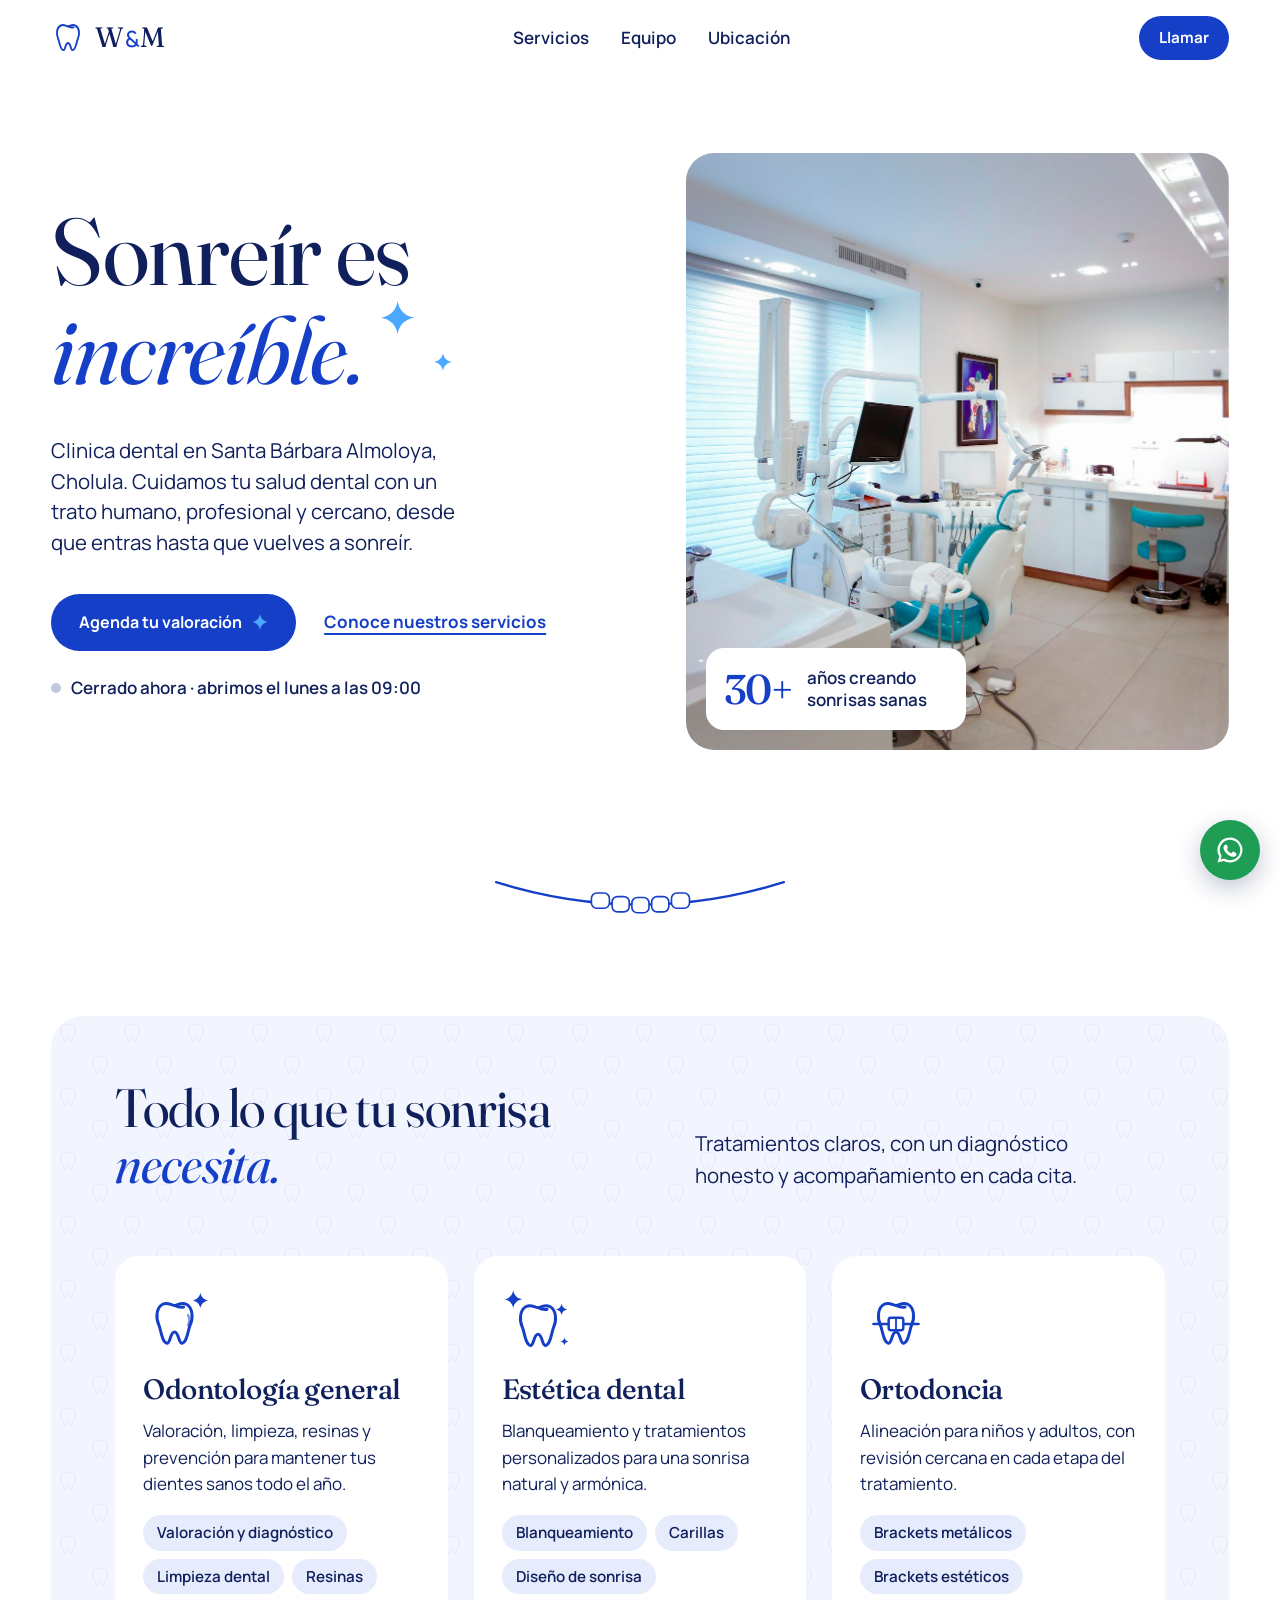
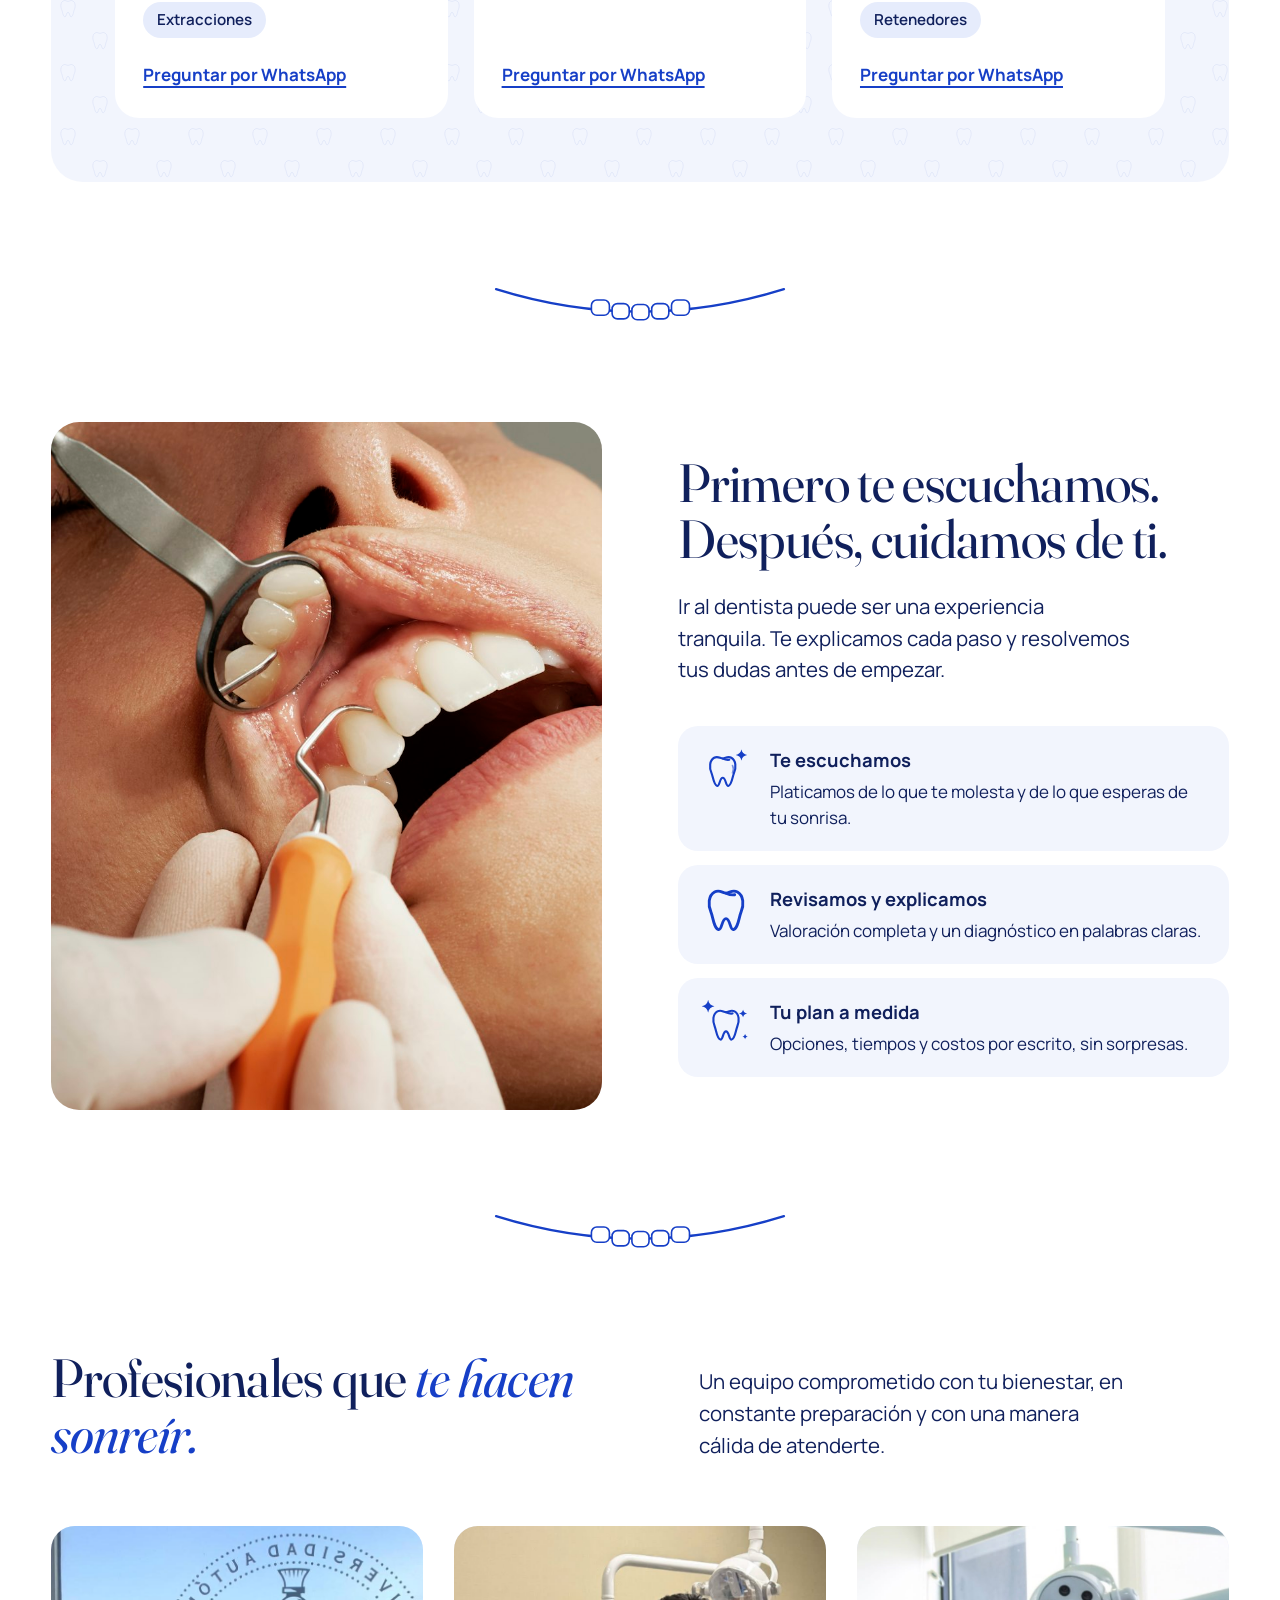
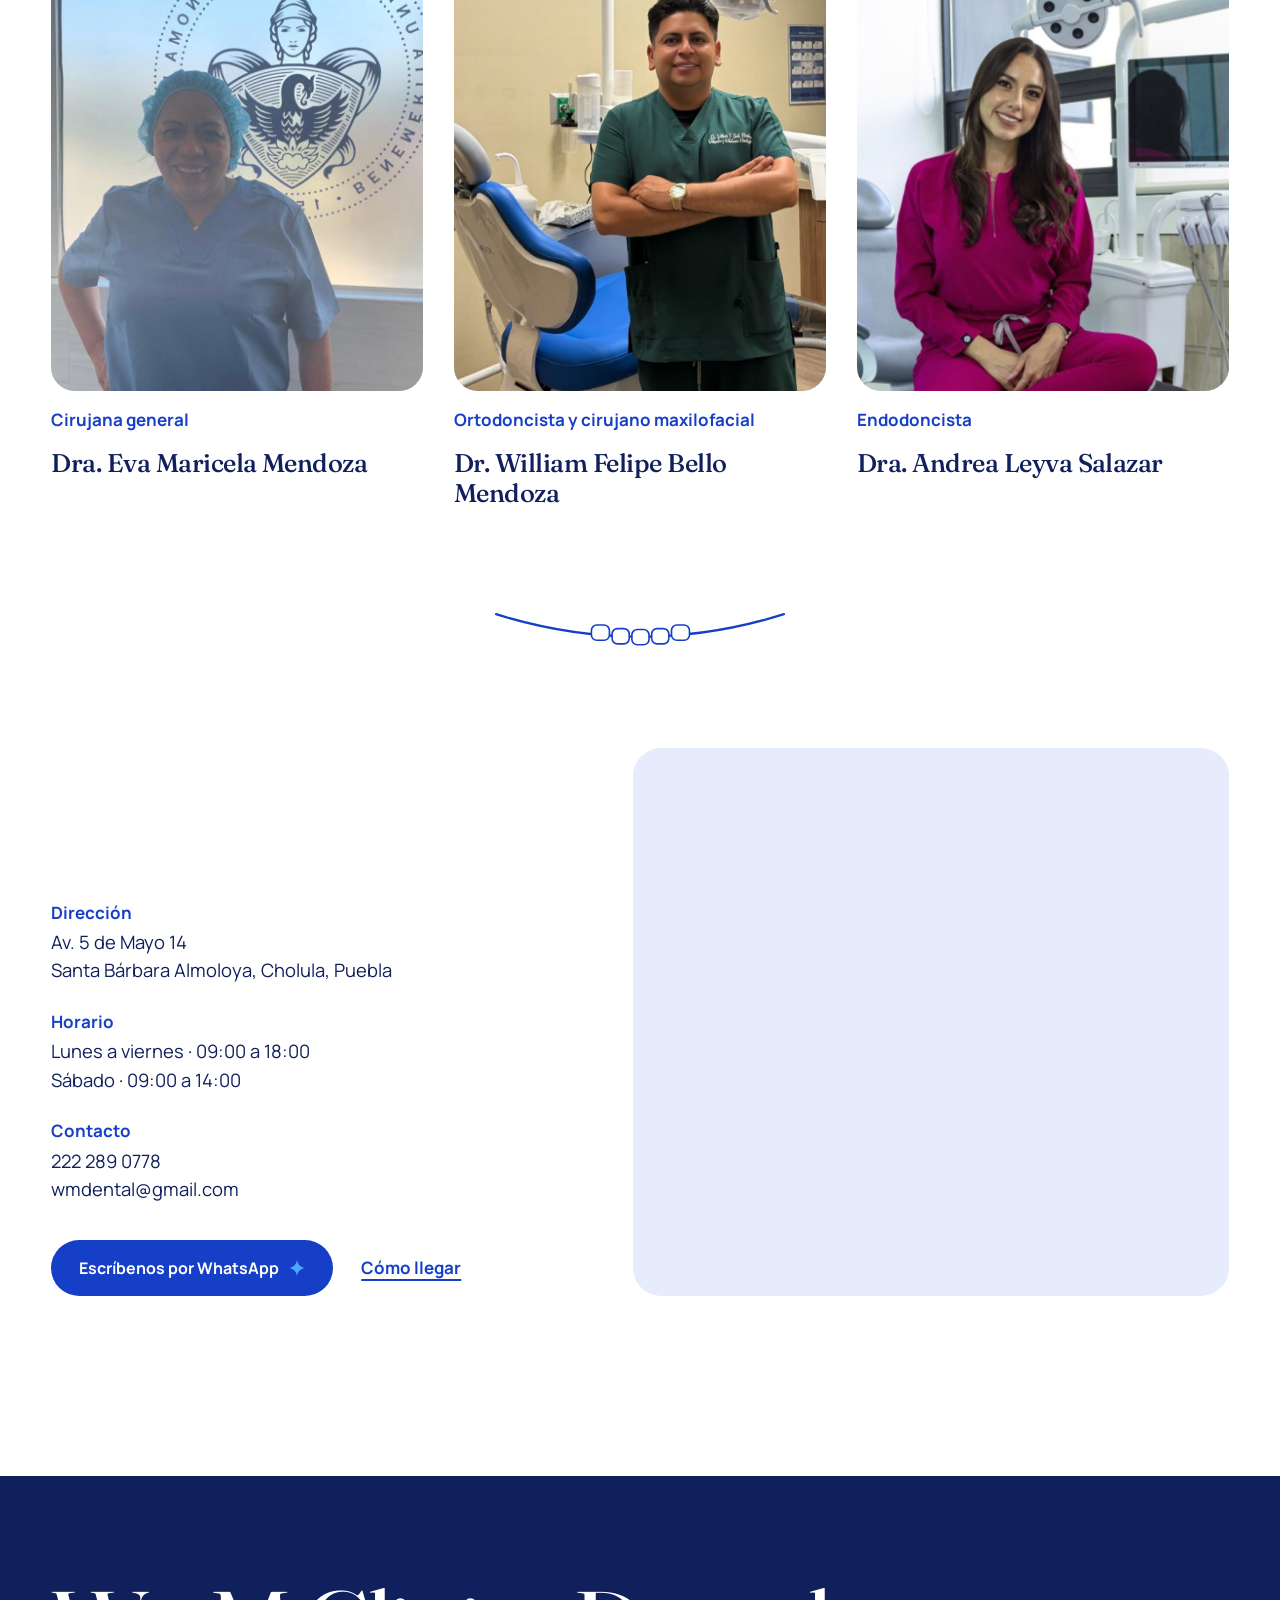
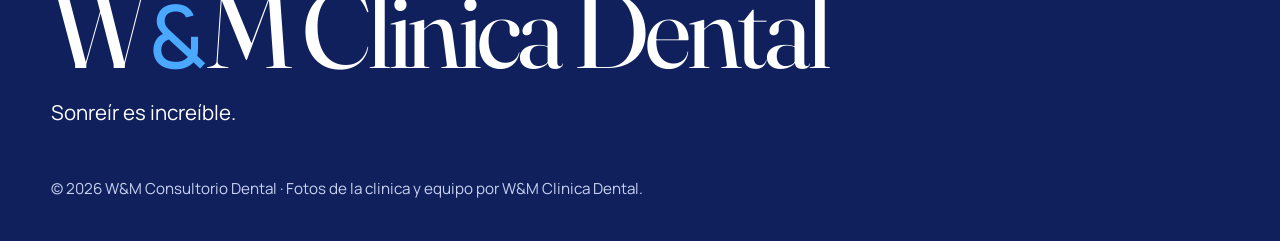
==== index.html @ 1ba5fbdc "primer commit" ====
<!doctype html>
<html lang="es">
<head>
  <meta charset="UTF-8">
  <meta name="viewport" content="width=device-width, initial-scale=1.0">
  <title>W&amp;M Clinica Dental · Santa Bárbara Almoloya, Cholula</title>
  <meta name="description" content="Clinica dental en Santa Bárbara Almoloya, Cholula, Puebla. Odontología general, estética dental y ortodoncia.">
  <link rel="icon" href="img/favicon.svg" type="image/svg+xml">
  <link rel="preconnect" href="https://fonts.googleapis.com">
  <link rel="preconnect" href="https://fonts.gstatic.com" crossorigin>
  <link href="https://fonts.googleapis.com/css2?family=Fraunces:ital,opsz,wght@0,9..144,400;0,9..144,500;1,9..144,400;1,9..144,500&family=Manrope:wght@400;500;600;700&display=swap" rel="stylesheet">
  <link rel="stylesheet" href="css/estilos.css">
</head>
<body>
  <!-- Dibujos propios: diente del logo, variantes por servicio y destello -->
  <svg width="0" height="0" class="sprite" aria-hidden="true">
    <defs>
      <symbol id="diente" viewBox="0 0 40 40">
        <path d="M11.2 5.4C6.4 8 6 15.6 8.5 21.1c1.5 3.3 2.2 12.5 5.8 13.2 2.7.5 2.4-8.4 5.7-8.4s3 8.9 5.7 8.4c3.6-.7 4.3-9.9 5.8-13.2C34 15.6 33.6 8 28.8 5.4c-3.9-2.1-6.1.8-8.8.8s-4.9-2.9-8.8-.8Z" fill="none" stroke="currentColor" stroke-width="2.2" stroke-linejoin="round"/>
        <path d="M20 6.3c2.2 1 4.2 1.7 6.7 1.2" fill="none" stroke="currentColor" stroke-width="2.2" stroke-linecap="round"/>
      </symbol>
      <symbol id="destello" viewBox="0 0 20 20">
        <path d="M10 0c.8 5.5 4.5 9.2 10 10-5.5.8-9.2 4.5-10 10-.8-5.5-4.5-9.2-10-10 5.5-.8 9.2-4.5 10-10Z" fill="currentColor"/>
      </symbol>
      <symbol id="diente-limpio" viewBox="0 0 64 64">
        <use href="#diente" x="4" y="8" width="48" height="48"/>
        <use href="#destello" x="44" y="4" width="14" height="14" class="brillo"/>
        <path d="M40 24c1.5 3 1.5 6 0 9" fill="none" stroke="currentColor" stroke-width="2" stroke-linecap="round" opacity=".55"/>
      </symbol>
      <symbol id="diente-estetica" viewBox="0 0 64 64">
        <use href="#diente" x="8" y="10" width="48" height="48"/>
        <use href="#destello" x="2" y="2" width="16" height="16" class="brillo"/>
        <use href="#destello" x="48" y="14" width="10" height="10" class="brillo"/>
        <use href="#destello" x="52" y="44" width="7" height="7" class="brillo"/>
      </symbol>
      <symbol id="diente-brackets" viewBox="0 0 64 64">
        <use href="#diente" x="8" y="8" width="48" height="48"/>
        <path d="M12 32h40" stroke="currentColor" stroke-width="2.4" stroke-linecap="round"/>
        <rect x="25.5" y="26.5" width="13" height="11" rx="2" fill="var(--fondo)" stroke="currentColor" stroke-width="2.2"/>
        <path d="M32 26.5v11" stroke="currentColor" stroke-width="1.6"/>
      </symbol>
    </defs>
  </svg>

  <a class="saltar" href="#contenido">Saltar al contenido</a>

  <header class="barra">
    <div class="marco barra-dentro">
      <a class="marca" href="#inicio" aria-label="W&amp;M Clinica Dental, inicio">
        <svg class="marca-diente" aria-hidden="true"><use href="#diente"/></svg>
        <span class="marca-nombre">W<span>&amp;</span>M</span>
      </a>
      <nav class="menu" aria-label="Navegación principal">
        <a href="#servicios">Servicios</a>
        <a href="#equipo">Equipo</a>
        <a href="#ubicacion">Ubicación</a>
      </nav>
      <a class="boton boton-chico" data-tel href="tel:+522222890778">Llamar</a>
    </div>
  </header>

  <main id="contenido">
    <!-- Portada -->
    <section class="portada marco" id="inicio" aria-labelledby="titulo-portada">
      <div class="portada-texto">
        <h1 id="titulo-portada">
          <span data-campo="portada.titulo">Sonreír es</span>
          <span class="acento-envoltura">
            <em data-campo="portada.titulo_destacado">increíble.</em>
            <svg class="destello d1" aria-hidden="true"><use href="#destello"/></svg>
            <svg class="destello d2" aria-hidden="true"><use href="#destello"/></svg>
          </span>
        </h1>
        <p class="portada-copia" data-campo="portada.texto">Clinica dental en Santa Bárbara Almoloya, Cholula.</p>
        <div class="acciones">
          <a class="boton boton-principal" data-whatsapp href="https://wa.me/522222890778">
            <span data-campo="portada.boton">Agenda tu valoración</span>
            <svg class="destello-boton" aria-hidden="true"><use href="#destello"/></svg>
          </a>
          <a class="enlace" href="#servicios">Conoce nuestros servicios</a>
        </div>
        <p class="estado" data-estado aria-live="polite"></p>
      </div>
      <figure class="portada-foto">
        <img data-foto="portada" src="img/fotos/consultorio.jpg" alt="Sillón y equipo de un consultorio dental moderno" width="1800" height="1200" fetchpriority="high">
        <figcaption class="portada-dato">
          <strong data-campo="portada.dato_numero">10+</strong>
          <span data-campo="portada.dato_texto">años creando sonrisas sanas</span>
        </figcaption>
      </figure>
    </section>

    <div class="sonrisa" aria-hidden="true"><svg viewBox="0 0 400 46"><use href="#sonrisa"/></svg></div>

    <!-- Servicios -->
    <section class="seccion servicios" id="servicios" aria-labelledby="titulo-servicios">
      <div class="marco">
        <div class="cabeza">
          <h2 id="titulo-servicios">Todo lo que tu sonrisa <em>necesita.</em></h2>
          <p data-campo="servicios_intro"></p>
        </div>
        <div class="servicios-lista" data-lista="servicios"></div>
      </div>
    </section>

    <div class="sonrisa" aria-hidden="true"><svg viewBox="0 0 400 46"><use href="#sonrisa"/></svg></div>

    <!-- Proceso -->
    <section class="seccion proceso" aria-labelledby="titulo-proceso">
      <div class="marco proceso-dentro">
        <img class="proceso-foto" data-foto="proceso" src="img/fotos/atencion.jpg" alt="" width="1400" height="933" loading="lazy">
        <div class="proceso-texto">
          <h2 id="titulo-proceso" data-campo="proceso.titulo">Primero te escuchamos. Después, cuidamos de ti.</h2>
          <p data-campo="proceso.texto"></p>
          <ol class="pasos" data-lista="pasos"></ol>
        </div>
      </div>
    </section>

    <div class="sonrisa" aria-hidden="true"><svg viewBox="0 0 400 46"><use href="#sonrisa"/></svg></div>

    <!-- Equipo -->
    <section class="seccion equipo" id="equipo" aria-labelledby="titulo-equipo">
      <div class="marco">
        <div class="cabeza">
          <h2 id="titulo-equipo">Profesionales que <em>te hacen sonreír.</em></h2>
          <p data-campo="equipo_intro"></p>
        </div>
        <div class="equipo-lista" data-lista="equipo"></div>
      </div>
    </section>

    <div class="sonrisa" aria-hidden="true"><svg viewBox="0 0 400 46"><use href="#sonrisa"/></svg></div>

    <!-- Ubicación -->
    <section class="seccion ubicacion" id="ubicacion" aria-labelledby="titulo-ubicacion">
      <div class="marco ubicacion-dentro">
        <div class="ubicacion-texto">
          <h2 id="titulo-ubicacion">Estamos cerca de tu próxima <em>sonrisa.</em></h2>
          <dl class="datos">
            <div><dt>Dirección</dt><dd><span data-campo="contacto.direccion"></span><br><span data-campo="contacto.colonia"></span></dd></div>
            <div><dt>Horario</dt><dd data-lista="horario"></dd></div>
            <div><dt>Contacto</dt><dd>
              <a data-tel href="tel:+522222890778" data-campo="contacto.telefono">222 289 0778</a><br>
              <a data-correo href="mailto:wmdental@gmail.com" data-campo="contacto.correo">wmdental@gmail.com</a>
            </dd></div>
          </dl>
          <div class="acciones">
            <a class="boton boton-principal" data-whatsapp href="https://wa.me/522222890778">Escríbenos por WhatsApp
              <svg class="destello-boton" aria-hidden="true"><use href="#destello"/></svg></a>
            <a class="enlace" data-mapa-link href="https://www.google.com/maps" target="_blank" rel="noopener">Cómo llegar</a>
          </div>
        </div>
        <div class="mapa">
          <iframe data-mapa title="Mapa de la ubicación de W&amp;M Clinica Dental" loading="lazy" referrerpolicy="no-referrer-when-downgrade"></iframe>
        </div>
      </div>
    </section>
  </main>

  <footer class="pie">
    <div class="marco">
      <p class="pie-nombre">W<span>&amp;</span>M Clinica Dental</p>
      <p class="pie-lema" data-campo="lema">Sonreír es increíble.</p>
      <p class="pie-legal"><span data-anio></span> · <span data-campo="creditos_fotos"></span></p>
    </div>
  </footer>

  <a class="whatsapp-flotante" data-whatsapp href="https://wa.me/522222890778" aria-label="Escríbenos por WhatsApp">
    <svg viewBox="0 0 24 24" aria-hidden="true"><path fill="currentColor" d="M12 2a10 10 0 0 0-8.6 15.1L2 22l5-1.3A10 10 0 1 0 12 2Zm0 18.2a8.2 8.2 0 0 1-4.2-1.2l-.3-.2-3 .8.8-2.9-.2-.3A8.2 8.2 0 1 1 12 20.2Zm4.5-6.1c-.2-.1-1.5-.7-1.7-.8-.2-.1-.4-.1-.6.1l-.8 1c-.1.2-.3.2-.5.1a6.7 6.7 0 0 1-3.3-2.9c-.2-.4.2-.4.7-1.3.1-.2 0-.3 0-.4l-.8-1.8c-.2-.5-.4-.4-.6-.4h-.5a1 1 0 0 0-.7.3 3 3 0 0 0-.9 2.2c0 1.3.9 2.5 1 2.7.1.2 1.8 2.8 4.4 3.9 1.6.7 2.3.8 3.1.6.5-.1 1.5-.6 1.7-1.2.2-.6.2-1.1.2-1.2-.1-.1-.3-.2-.5-.3Z"/></svg>
  </a>

  <!-- La sonrisa de los separadores: curva y una hilera de dientitos -->
  <svg width="0" height="0" class="sprite" aria-hidden="true">
    <symbol id="sonrisa" viewBox="0 0 400 46">
      <path d="M40 8 Q200 58 360 8" fill="none" stroke="currentColor" stroke-width="2.5" stroke-linecap="round"/>
      <g fill="var(--fondo)" stroke="currentColor" stroke-width="1.8">
        <rect x="146" y="20" width="20" height="17" rx="6"/>
        <rect x="169" y="24" width="19" height="17" rx="6"/>
        <rect x="191" y="25" width="19" height="17" rx="6"/>
        <rect x="213" y="24" width="19" height="17" rx="6"/>
        <rect x="235" y="20" width="20" height="17" rx="6"/>
      </g>
    </symbol>
  </svg>
  <script src="js/main.js"></script>
</body>
</html>
---- css/estilos.css ----
/* W&M Consultorio Dental · estilo "Azul clínico" */

:root {
  --azul: #163fc7;
  --azul-oscuro: #0e2d9a;
  --tinta: #10205c;
  --tinta-suave: #3c4a7a;
  --fondo: #ffffff;
  --fondo-suave: #f2f5fd;
  --campo: #e6ecfc;
  --brillo: #4aa8ff;
  --verde-wa: #1f9d55;

  --serif: "Fraunces", Georgia, "Times New Roman", serif;
  --sans: "Manrope", system-ui, -apple-system, "Segoe UI", sans-serif;

  --margen: clamp(20px, 4vw, 56px);
  --ancho: 1280px;
  --separacion: clamp(72px, 10vw, 150px);

  --t-display: clamp(3rem, 7.4vw, 6.6rem);
  --t-titulo: clamp(2.1rem, 4.2vw, 3.6rem);
  --t-sub: clamp(1.2rem, 1.6vw, 1.45rem);
  --t-texto: 1.0625rem;

  --curva: cubic-bezier(.2, .7, .2, 1);
}

*, *::before, *::after { box-sizing: border-box; }

html { scroll-behavior: smooth; scroll-padding-top: 88px; }

body {
  margin: 0;
  font-family: var(--sans);
  font-size: var(--t-texto);
  line-height: 1.55;
  color: var(--tinta);
  background: var(--fondo);
  -webkit-font-smoothing: antialiased;
}

img { display: block; max-width: 100%; height: auto; }
a { color: inherit; }
h1, h2, h3, p, ol, dl, dd, figure { margin: 0; }

h1, h2 {
  font-family: var(--serif);
  font-weight: 400;
  letter-spacing: -0.012em;
  line-height: 1.04;
  font-variation-settings: "opsz" 96;
}
h1 em, h2 em { color: var(--azul); font-style: italic; }

:focus-visible { outline: 3px solid var(--brillo); outline-offset: 3px; border-radius: 4px; }
::selection { background: var(--azul); color: #fff; }

.sprite { position: absolute; width: 0; height: 0; overflow: hidden; }

.saltar {
  position: absolute; left: 16px; top: -60px; z-index: 50;
  background: var(--tinta); color: #fff; padding: 10px 16px; border-radius: 8px; text-decoration: none;
}
.saltar:focus { top: 12px; }

.marco { width: min(100% - 2 * var(--margen), var(--ancho)); margin-inline: auto; }

/*botones*/
.boton {
  position: relative;
  display: inline-flex; align-items: center; gap: 10px;
  padding: 16px 28px;
  border-radius: 999px;
  font-weight: 700; font-size: 1rem; text-decoration: none;
  transition: transform .25s var(--curva), background-color .25s;
}
.boton-principal { background: var(--azul); color: #fff; }
.boton-principal:hover { background: var(--azul-oscuro); transform: translateY(-2px); }
.boton-principal:active { transform: translateY(0) scale(.98); }
.boton-chico { padding: 10px 20px; background: var(--azul); color: #fff; font-size: .95rem; }
.boton-chico:hover { background: var(--azul-oscuro); }

.destello-boton { width: 16px; height: 16px; color: var(--brillo); transition: transform .4s var(--curva); }
.boton:hover .destello-boton, .boton:focus-visible .destello-boton { transform: rotate(90deg) scale(1.25); }

.enlace {
  font-weight: 700; color: var(--azul); text-decoration: underline;
  text-decoration-thickness: 2px; text-underline-offset: 5px;
  transition: text-underline-offset .2s;
}
.enlace:hover { text-underline-offset: 8px; }

/* ---------- Barra ---------- */
.barra {
  position: sticky; top: 0; z-index: 20;
  background: var(--fondo);
  transition: background-color .3s;
}
.barra.con-scroll { background: var(--fondo-suave); }
.barra-dentro { display: flex; align-items: center; justify-content: space-between; gap: 24px; min-height: 76px; }
.marca { display: inline-flex; align-items: center; gap: 10px; text-decoration: none; }
.marca-diente { width: 34px; height: 34px; color: var(--azul); transition: transform .4s var(--curva); }
.marca:hover .marca-diente { transform: rotate(-10deg); }
.marca-nombre { font-family: var(--serif); font-size: 1.75rem; letter-spacing: -0.03em; }
.marca-nombre span, .pie-nombre span { color: var(--azul); font-family: var(--sans); font-weight: 500; font-size: .8em; padding-inline: .06em; }
.menu { display: flex; gap: 32px; font-weight: 600; }
.menu a { position: relative; text-decoration: none; padding: 6px 0; }
.menu a::after { content: ""; position: absolute; left: 0; right: 0; bottom: 0; height: 2px; background: currentColor; transform: scaleX(0); transform-origin: left; transition: transform .25s var(--curva); }
.menu a:hover::after { transform: scaleX(1); }

/* Portada*/
.portada {
  display: grid;
  grid-template-columns: 1.05fr 1fr;
  gap: clamp(32px, 5vw, 80px);
  align-items: center;
  padding-block: clamp(32px, 6vw, 88px) clamp(40px, 6vw, 80px);
}
.portada h1 { font-size: var(--t-display); }
.portada h1 > span { display: block; }
.acento-envoltura { position: relative; display: inline-block !important; }
.destello { position: absolute; color: var(--brillo); }
.destello.d1 { width: clamp(22px, 2.6vw, 36px); height: clamp(22px, 2.6vw, 36px); top: 0; right: -0.55em; animation: titilar 3.2s ease-in-out infinite; }
.destello.d2 { width: clamp(12px, 1.4vw, 18px); height: clamp(12px, 1.4vw, 18px); top: .55em; right: -0.95em; animation: titilar 3.2s ease-in-out 1.1s infinite; }
@keyframes titilar { 0%, 100% { transform: scale(1) rotate(0); opacity: 1; } 50% { transform: scale(.55) rotate(45deg); opacity: .55; } }

.portada-copia { margin-top: 36px; font-size: var(--t-sub); line-height: 1.5; max-width: 34ch; }
.acciones { display: flex; flex-wrap: wrap; align-items: center; gap: 16px 28px; margin-top: 36px; }
.estado { margin-top: 24px; font-weight: 600; display: flex; align-items: center; gap: 10px; min-height: 1.5em; }
.estado { position: relative; }
.estado::before { content: ""; flex: none; width: 10px; height: 10px; border-radius: 50%; background: var(--campo); }
.estado.abierto::before { background: var(--verde-wa); }
.estado.abierto::after { content: ""; position: absolute; left: 0; top: 50%; width: 10px; height: 10px; margin-top: -5px; border-radius: 50%; background: var(--verde-wa); opacity: .4; animation: pulso 2s infinite; }
.estado.cerrado::before { background: #c0c7dc; }
.estado:empty { display: none; }
@keyframes pulso { 0% { transform: scale(1); opacity: .45; } 80%, 100% { transform: scale(2.8); opacity: 0; } }

.portada-foto { position: relative; border-radius: 28px; overflow: hidden; aspect-ratio: 4 / 4.4; }
.portada-foto img { width: 100%; height: 100%; object-fit: cover; transform: scale(1.06); animation: acercar 18s ease-out forwards; }
@keyframes acercar { to { transform: scale(1); } }
.portada-dato {
  position: absolute; left: 20px; bottom: 20px;
  display: flex; align-items: center; gap: 14px;
  background: var(--fondo); color: var(--tinta);
  padding: 14px 22px 14px 18px; border-radius: 18px; max-width: 260px;
  font-weight: 600; line-height: 1.3;
}
.portada-dato strong { font-family: var(--serif); font-weight: 500; font-size: 2.6rem; color: var(--azul); letter-spacing: -0.03em; }

/* ---------- Separador sonrisa ---------- */
.sonrisa { display: flex; justify-content: center; color: var(--azul); padding-block: clamp(24px, 4vw, 48px); }
.sonrisa svg { width: min(360px, 70vw); height: auto; }
.sonrisa.visible svg { animation: sonreir .9s var(--curva) both; }
@keyframes sonreir { from { transform: scaleX(.4); opacity: 0; } to { transform: scaleX(1); opacity: 1; } }

/* ---------- Secciones ---------- */
.seccion { padding-block: clamp(24px, 4vw, 56px); }
.cabeza { display: grid; grid-template-columns: 1.1fr 1fr; gap: 24px 64px; align-items: end; margin-bottom: clamp(40px, 5vw, 72px); }
.cabeza h2 { font-size: var(--t-titulo); }
.cabeza p { font-size: var(--t-sub); max-width: 36ch; }

/* Servicios: campo azul claro con dientitos sutiles */
.servicios .marco {
  background-color: var(--fondo-suave);
  background-image: url("../img/patron-dientes.svg");
  background-size: 64px 64px;
  border-radius: 32px;
  padding: clamp(32px, 5vw, 72px);
}
.servicios-lista { display: grid; grid-template-columns: repeat(3, 1fr); gap: clamp(16px, 2vw, 28px); }
.servicio {
  background: var(--fondo); border-radius: 24px; padding: 32px 28px 30px;
  display: flex; flex-direction: column; gap: 14px;
  transition: transform .35s var(--curva), background-color .3s;
}
.servicio:hover { transform: translateY(-6px); }
.servicio-icono { width: 72px; height: 72px; color: var(--azul); }
.servicio:hover .brillo { animation: titilar 1.2s ease-in-out infinite; transform-box: fill-box; transform-origin: center; }
.servicio h3 { font-family: var(--serif); font-weight: 500; font-size: 1.75rem; letter-spacing: -0.02em; line-height: 1.1; }
.servicio ul { list-style: none; padding: 0; margin: 4px 0 0; display: flex; flex-wrap: wrap; gap: 8px; }
.servicio li { background: var(--campo); border-radius: 999px; padding: 6px 14px; font-size: .95rem; font-weight: 600; }
.servicio .enlace { margin-top: auto; padding-top: 10px; }

/* Proceso */
.proceso-dentro { display: grid; grid-template-columns: 1fr 1fr; gap: clamp(32px, 6vw, 96px); align-items: center; }
.proceso-foto { width: 100%; aspect-ratio: 4 / 5; object-fit: cover; border-radius: 28px; }
.proceso h2 { font-size: var(--t-titulo); }
.proceso-texto > p { margin-top: 24px; font-size: var(--t-sub); max-width: 38ch; }
.pasos { list-style: none; padding: 0; margin-top: 40px; display: grid; gap: 14px; }
.paso { display: grid; grid-template-columns: 52px 1fr; gap: 18px; align-items: start; background: var(--fondo-suave); border-radius: 20px; padding: 20px 22px; }
.paso svg { width: 52px; height: 52px; color: var(--azul); }
.paso h3 { font-size: 1.15rem; font-weight: 700; }
.paso p { margin-top: 4px; }

/* Equipo: apilado en celular, los tres en una fila en pantallas anchas */
.equipo-lista { display: grid; grid-template-columns: repeat(3, 1fr); gap: clamp(16px, 2.4vw, 32px); }
.doctor { display: flex; flex-direction: column; gap: 16px; }
.doctor-foto { border-radius: 24px; overflow: hidden; aspect-ratio: 4 / 5; background: var(--campo); }
.doctor-foto img { width: 100%; height: 100%; object-fit: cover; transition: transform .6s var(--curva); }
.doctor:hover .doctor-foto img { transform: scale(1.04); }
.doctor h3 { font-family: var(--serif); font-weight: 500; font-size: 1.6rem; letter-spacing: -0.02em; line-height: 1.15; }
.doctor p { color: var(--azul); font-weight: 700; }

/* Ubicación */
.ubicacion-dentro { display: grid; grid-template-columns: 1fr 1.15fr; gap: clamp(32px, 5vw, 80px); align-items: stretch; }
.ubicacion h2 { font-size: var(--t-titulo); }
.datos { margin-top: 40px; display: grid; gap: 24px; }
.datos dt { font-weight: 700; color: var(--azul); }
.datos dd { font-size: 1.15rem; margin-top: 2px; }
.datos a { text-decoration: none; }
.datos a:hover { color: var(--azul); }
.mapa { border-radius: 28px; overflow: hidden; min-height: 420px; background: var(--campo); }
.mapa iframe { width: 100%; height: 100%; min-height: 420px; border: 0; display: block; }

/* Pie */
.pie { margin-top: var(--separacion); background: var(--tinta); color: #fff; padding-block: clamp(56px, 8vw, 110px) 40px; }
.pie-nombre { font-family: var(--serif); font-size: clamp(2.6rem, 8.5vw, 8rem); letter-spacing: -0.04em; line-height: .95; }
.pie-nombre span { color: var(--brillo); }
.pie-lema { margin-top: 16px; font-size: var(--t-sub); }
.pie-legal { margin-top: 48px; font-size: .95rem; color: #c9d2f2; }

/* WhatsApp flotante */
.whatsapp-flotante {
  position: fixed; right: 20px; bottom: 20px; z-index: 30;
  width: 60px; height: 60px; border-radius: 50%;
  display: grid; place-items: center;
  background: var(--verde-wa); color: #fff;
  box-shadow: 0 8px 24px rgba(16, 32, 92, .25); /* taste-skill-ignore: botón flotante real, siempre encima del contenido */
  transition: transform .25s var(--curva);
}
.whatsapp-flotante svg { width: 30px; height: 30px; }
.whatsapp-flotante:hover { transform: scale(1.08); }

/* ---------- Entradas al hacer scroll ---------- */
.js .aparece { opacity: 0; transform: translateY(24px); transition: opacity .7s var(--curva), transform .7s var(--curva); transition-delay: var(--retraso, 0ms); }
.js .aparece.visible { opacity: 1; transform: none; }

/* ---------- Tablet ---------- */
@media (max-width: 960px) {
  .portada, .proceso-dentro, .ubicacion-dentro { grid-template-columns: 1fr; }
  .portada-foto { aspect-ratio: 16 / 11; }
  .cabeza { grid-template-columns: 1fr; }
  .servicios-lista { grid-template-columns: 1fr 1fr; }
  .servicio:last-child { grid-column: 1 / -1; }
  .proceso-foto { aspect-ratio: 16 / 10; }
}

/* Celula*/
@media (max-width: 640px) {
  .menu { display: none; }
  .servicios .marco { padding: 28px 20px; border-radius: 24px; width: calc(100% - 24px); }
  .servicios-lista, .equipo-lista { grid-template-columns: 1fr; }
  .equipo-lista { gap: 36px; }
  .doctor-foto { aspect-ratio: 1 / 1; }
  .portada-dato { left: 12px; bottom: 12px; padding: 10px 16px 10px 14px; }
  .portada-dato strong { font-size: 2rem; }
  .mapa, .mapa iframe { min-height: 320px; }
  .whatsapp-flotante { width: 56px; height: 56px; right: 16px; bottom: 16px; }
}

@media (prefers-reduced-motion: reduce) {
  html { scroll-behavior: auto; }
  *, *::before, *::after { animation-duration: .01ms !important; animation-iteration-count: 1 !important; transition-duration: .01ms !important; }
  .js .aparece { opacity: 1; transform: none; }
}

.aviso-local { margin: 0; padding: 12px var(--margen); background: #fff4d6; color: var(--tinta); font-weight: 600; }
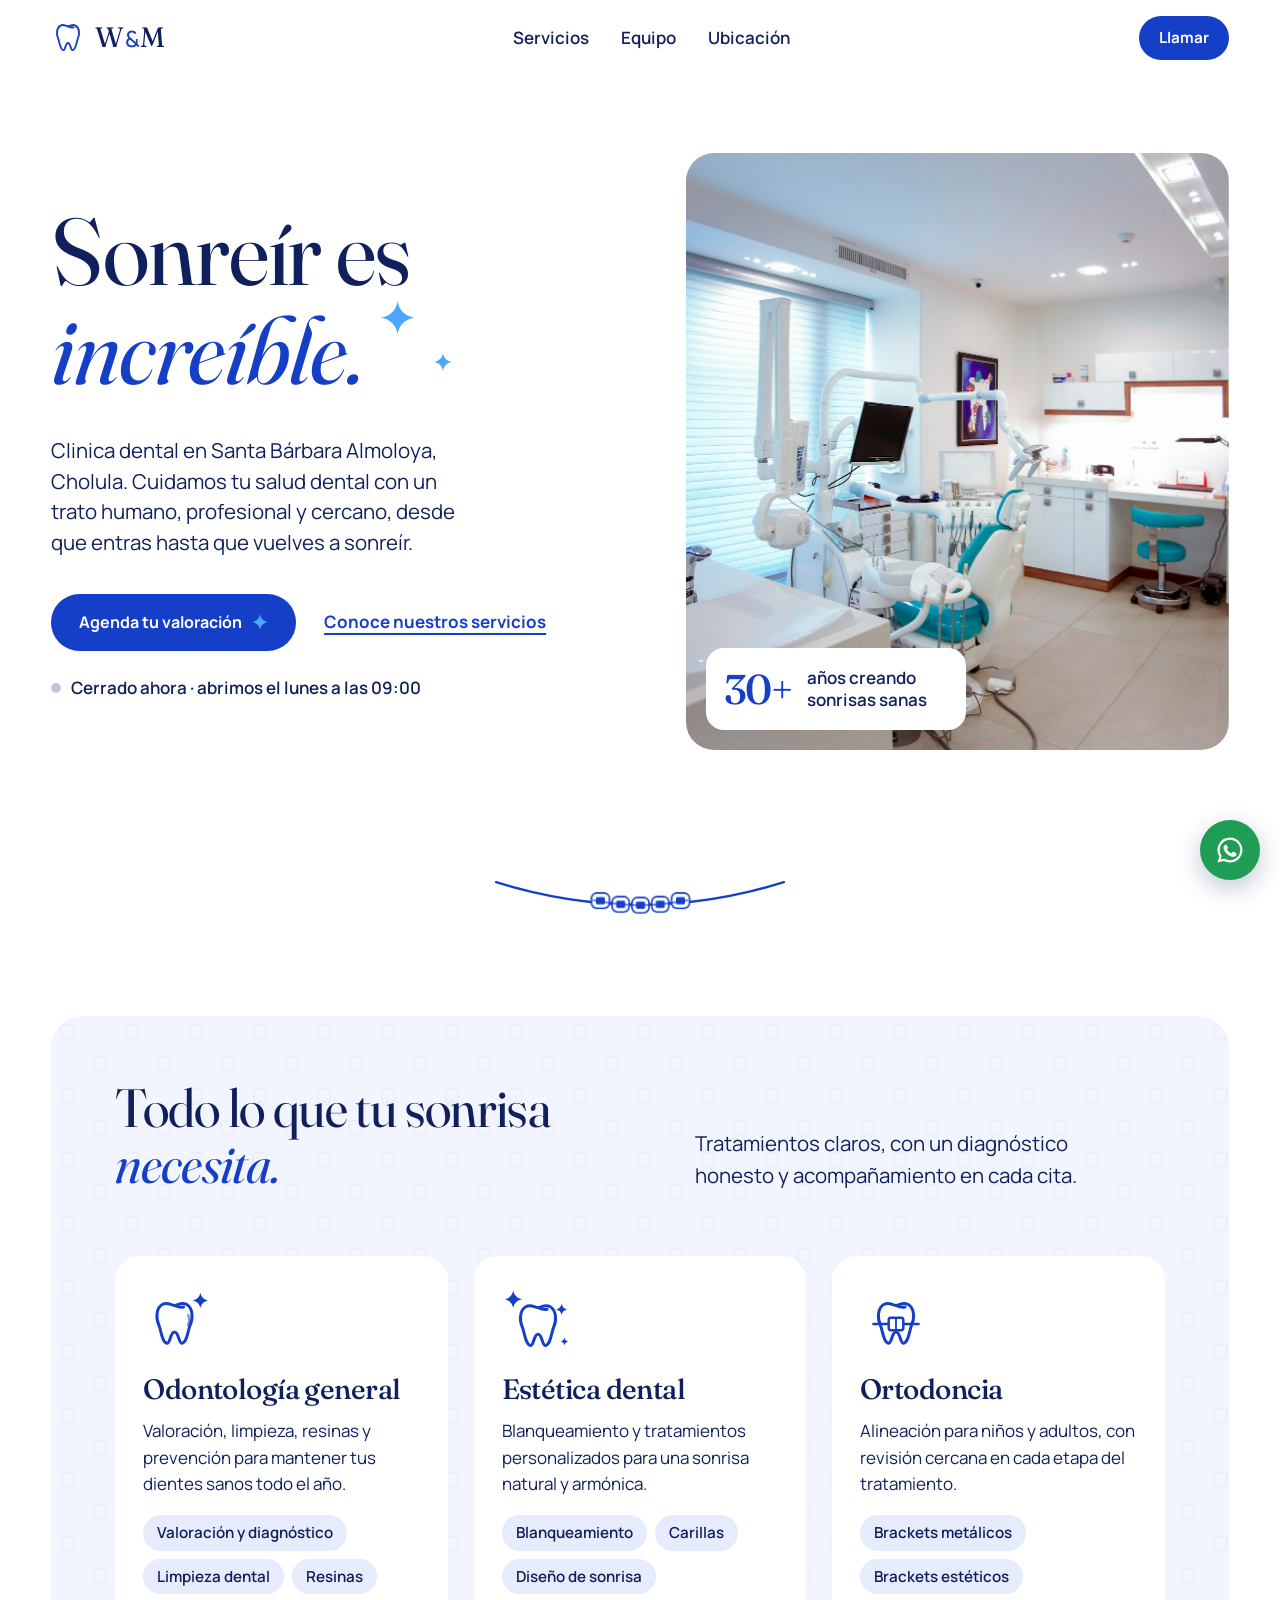
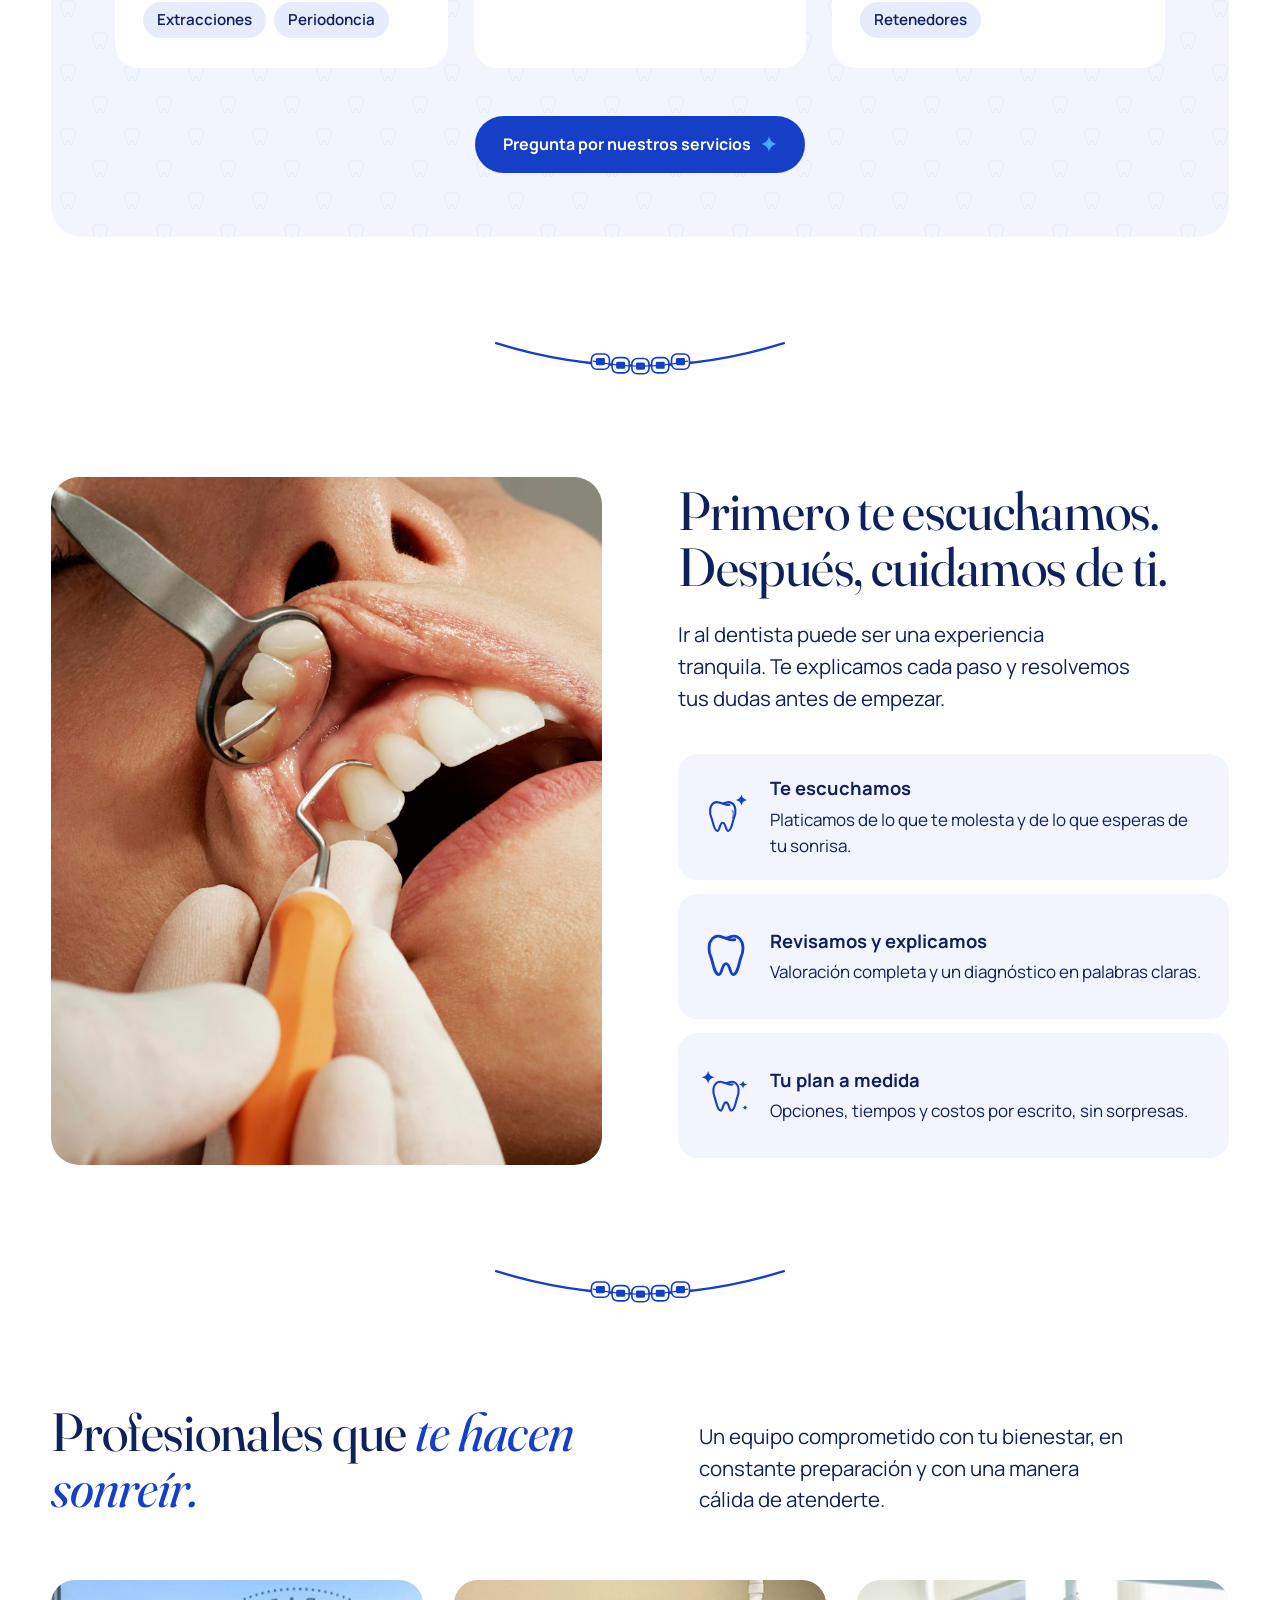
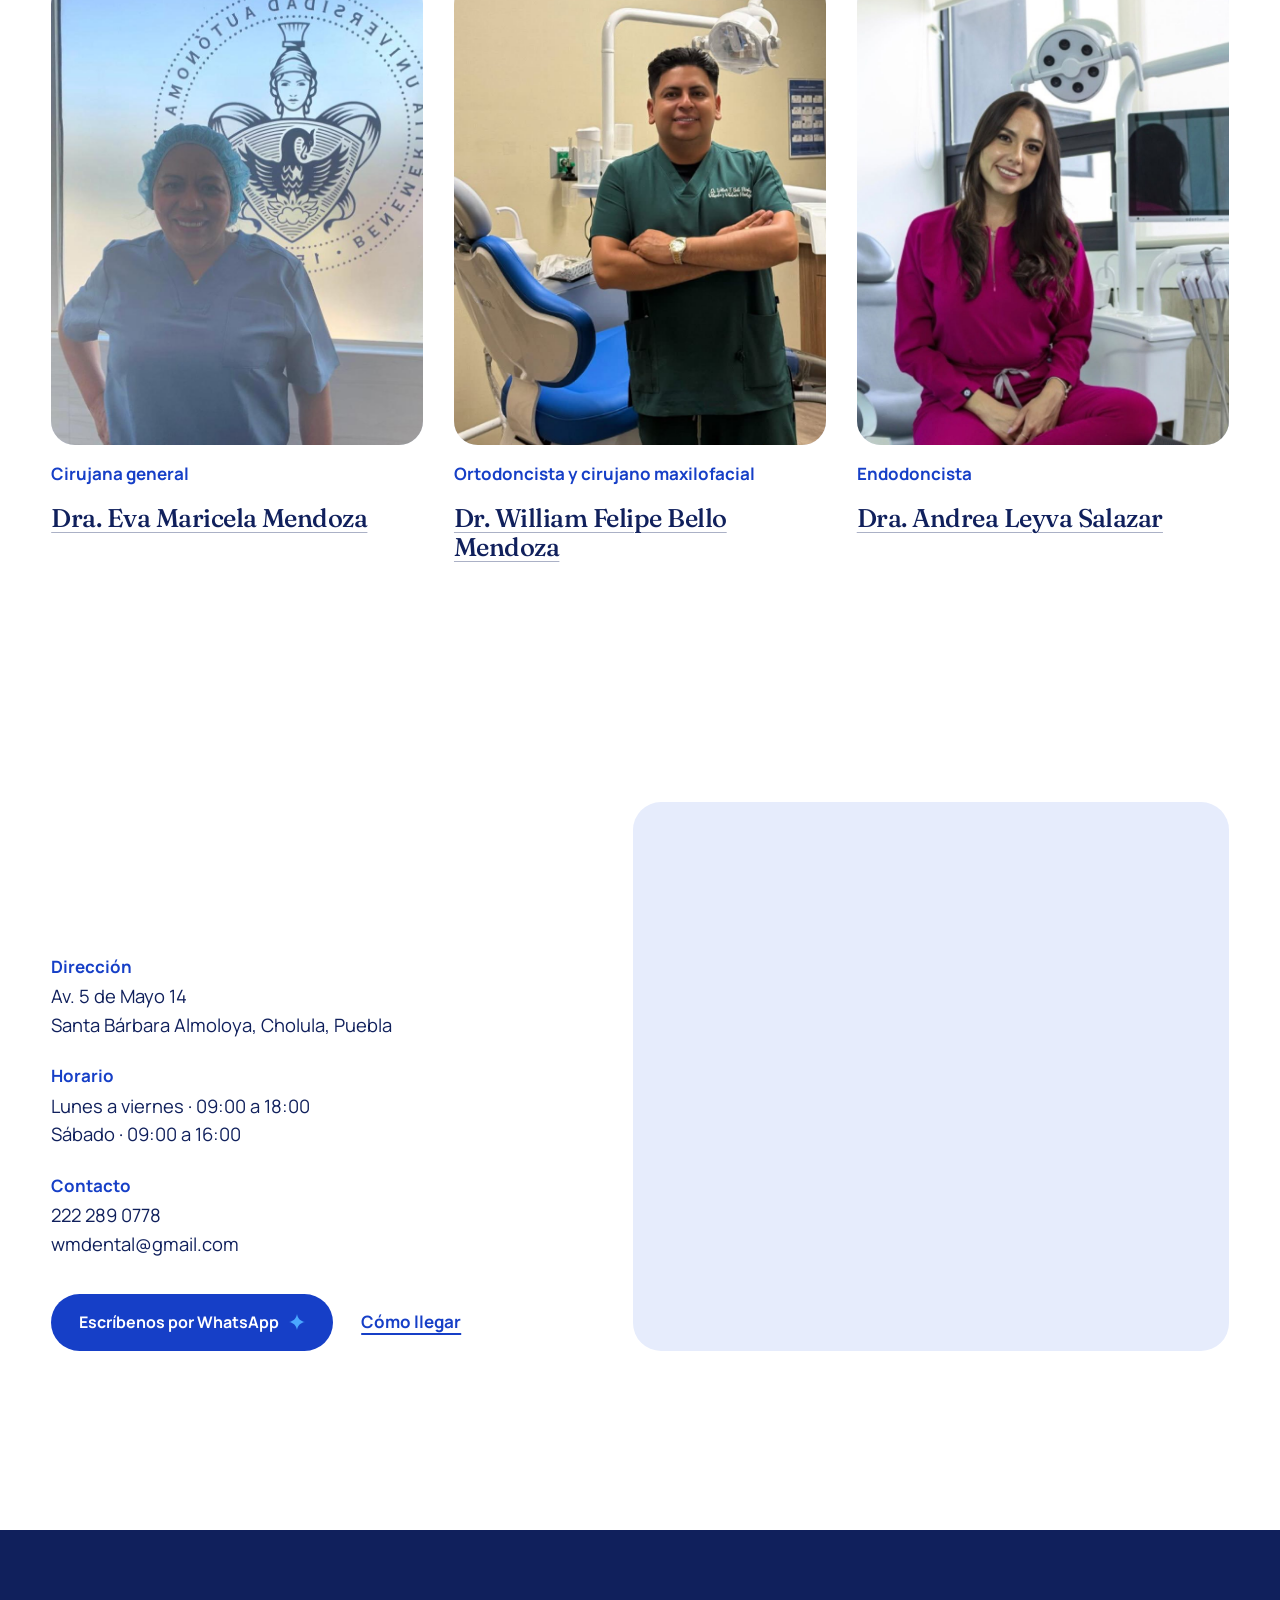
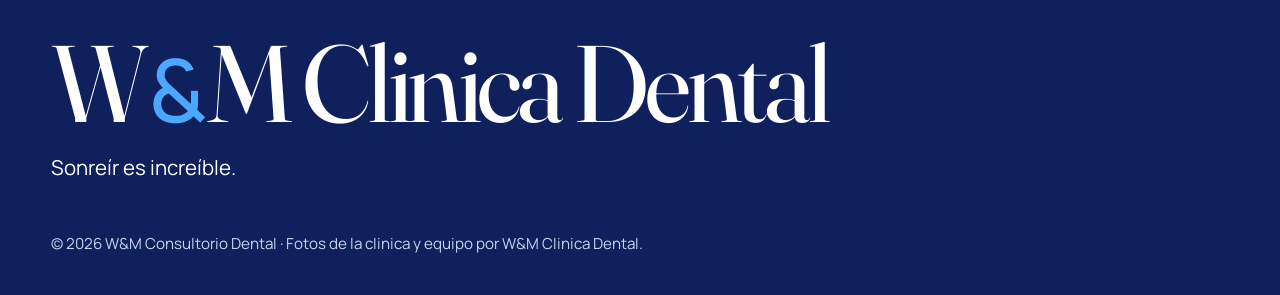
==== commit a2766e32: "animaciones+curriculum" ====
--- a/index.html
+++ b/index.html
@@ -35,9 +35,11 @@
       </symbol>
       <symbol id="diente-brackets" viewBox="0 0 64 64">
         <use href="#diente" x="8" y="8" width="48" height="48"/>
-        <path d="M12 32h40" stroke="currentColor" stroke-width="2.4" stroke-linecap="round"/>
-        <rect x="25.5" y="26.5" width="13" height="11" rx="2" fill="var(--fondo)" stroke="currentColor" stroke-width="2.2"/>
-        <path d="M32 26.5v11" stroke="currentColor" stroke-width="1.6"/>
+        <path class="b-alambre" d="M12 32h40" stroke="currentColor" stroke-width="2.4" stroke-linecap="round"/>
+        <g class="b-bracket">
+          <rect x="25.5" y="26.5" width="13" height="11" rx="2" fill="var(--fondo)" stroke="currentColor" stroke-width="2.2"/>
+          <path d="M32 26.5v11" stroke="currentColor" stroke-width="1.6"/>
+        </g>
       </symbol>
     </defs>
   </svg>
@@ -100,6 +102,12 @@
           <p data-campo="servicios_intro"></p>
         </div>
         <div class="servicios-lista" data-lista="servicios"></div>
+        <div class="servicios-pie">
+          <a class="boton boton-principal" data-whatsapp-servicios href="https://wa.me/522222890778">
+            <span data-campo="servicios_boton">Pregunta por nuestros servicios</span>
+            <svg class="destello-boton" aria-hidden="true"><use href="#destello"/></svg>
+          </a>
+        </div>
       </div>
     </section>
 
@@ -172,15 +180,24 @@
 
   <!-- La sonrisa de los separadores: curva y una hilera de dientitos -->
   <svg width="0" height="0" class="sprite" aria-hidden="true">
+    <!-- Separador "sonrisa": curva, dientitos y brackets (se anima al entrar en pantalla) -->
     <symbol id="sonrisa" viewBox="0 0 400 46">
-      <path d="M40 8 Q200 58 360 8" fill="none" stroke="currentColor" stroke-width="2.5" stroke-linecap="round"/>
-      <g fill="var(--fondo)" stroke="currentColor" stroke-width="1.8">
+      <path class="s-curva" pathLength="1" d="M40 8 Q200 58 360 8" fill="none" stroke="currentColor" stroke-width="2.5" stroke-linecap="round"/>
+      <g class="s-dientes" fill="var(--fondo)" stroke="currentColor" stroke-width="1.8">
         <rect x="146" y="20" width="20" height="17" rx="6"/>
         <rect x="169" y="24" width="19" height="17" rx="6"/>
         <rect x="191" y="25" width="19" height="17" rx="6"/>
         <rect x="213" y="24" width="19" height="17" rx="6"/>
         <rect x="235" y="20" width="20" height="17" rx="6"/>
       </g>
+      <path class="s-alambre" pathLength="1" d="M148 27.8 Q200 39 253 27.8" fill="none" stroke="currentColor" stroke-width="1.4" stroke-linecap="round"/>
+      <g class="s-brackets" fill="currentColor">
+        <rect x="151" y="24.5" width="10" height="8" rx="1.6"/>
+        <rect x="173.5" y="28.5" width="10" height="8" rx="1.6"/>
+        <rect x="195.5" y="29.5" width="10" height="8" rx="1.6"/>
+        <rect x="217.5" y="28.5" width="10" height="8" rx="1.6"/>
+        <rect x="240" y="24.5" width="10" height="8" rx="1.6"/>
+      </g>
     </symbol>
   </svg>
   <script src="js/main.js"></script>
--- a/css/estilos.css
+++ b/css/estilos.css
@@ -150,9 +150,36 @@
 
 /* ---------- Separador sonrisa ---------- */
 .sonrisa { display: flex; justify-content: center; color: var(--azul); padding-block: clamp(24px, 4vw, 48px); }
-.sonrisa svg { width: min(360px, 70vw); height: auto; }
+.sonrisa svg { width: min(360px, 70vw); height: auto; overflow: visible; }
+/* Cada vez que entra en pantalla: la curva se dibuja y crece, brotan los dientes, luego el alambre y los brackets */
+.js .sonrisa:not(.visible) svg { opacity: 0; }
 .sonrisa.visible svg { animation: sonreir .9s var(--curva) both; }
+.sonrisa.visible .s-curva { stroke-dasharray: 1; animation: trazar .9s var(--curva) both; }
+.sonrisa .s-dientes rect, .sonrisa .s-brackets rect { transform-box: fill-box; transform-origin: 50% 100%; }
+.sonrisa.visible .s-dientes rect { animation: brotar .55s cubic-bezier(.3, 1.6, .5, 1) both; }
+.sonrisa.visible .s-alambre { stroke-dasharray: 1; animation: trazar .6s var(--curva) .85s both; }
+.sonrisa.visible .s-brackets rect { transform-origin: center; animation: clic .4s cubic-bezier(.3, 1.8, .5, 1) both; }
+.sonrisa .s-dientes rect:nth-child(1) { animation-delay: .30s; } .sonrisa .s-brackets rect:nth-child(1) { animation-delay: 1.00s; }
+.sonrisa .s-dientes rect:nth-child(2) { animation-delay: .37s; } .sonrisa .s-brackets rect:nth-child(2) { animation-delay: 1.07s; }
+.sonrisa .s-dientes rect:nth-child(3) { animation-delay: .44s; } .sonrisa .s-brackets rect:nth-child(3) { animation-delay: 1.14s; }
+.sonrisa .s-dientes rect:nth-child(4) { animation-delay: .51s; } .sonrisa .s-brackets rect:nth-child(4) { animation-delay: 1.21s; }
+.sonrisa .s-dientes rect:nth-child(5) { animation-delay: .58s; } .sonrisa .s-brackets rect:nth-child(5) { animation-delay: 1.28s; }
 @keyframes sonreir { from { transform: scaleX(.4); opacity: 0; } to { transform: scaleX(1); opacity: 1; } }
+@keyframes trazar { from { stroke-dashoffset: 1; } to { stroke-dashoffset: 0; } }
+@keyframes brotar { from { transform: scale(.2) translateY(8px); opacity: 0; } to { transform: none; opacity: 1; } }
+@keyframes clic { from { transform: scale(0); opacity: 0; } to { transform: none; opacity: 1; } }
+
+/* ---------- Íconos vivos (servicios, pasos, especialidades) ---------- */
+.icono-vivo .brillo, .icono-vivo .icono-cuerpo, .icono-vivo .b-bracket { transform-box: fill-box; transform-origin: center; }
+/* Destellos: titilan siempre, cada uno a su ritmo */
+.icono-vivo .brillo { animation: titilar 2.6s ease-in-out infinite; }
+.icono-vivo use.brillo:nth-of-type(3) { animation-delay: .9s; }
+.icono-vivo use.brillo:nth-of-type(4) { animation-delay: 1.7s; }
+/* Brackets: el diente se endereza y el bracket hace "clic" */
+.icono-diente-brackets .icono-cuerpo { transform-origin: 50% 90%; animation: enderezar 4s var(--curva) infinite; }
+.icono-diente-brackets .b-bracket { animation: ajustar 4s var(--curva) infinite; }
+@keyframes enderezar { 0%, 8% { transform: rotate(-7deg); } 38%, 100% { transform: rotate(0); } }
+@keyframes ajustar { 0%, 34% { transform: none; } 40% { transform: scale(1.22); } 48%, 100% { transform: none; } }
 
 /* ---------- Secciones ---------- */
 .seccion { padding-block: clamp(24px, 4vw, 56px); }
@@ -180,27 +207,29 @@
 .servicio h3 { font-family: var(--serif); font-weight: 500; font-size: 1.75rem; letter-spacing: -0.02em; line-height: 1.1; }
 .servicio ul { list-style: none; padding: 0; margin: 4px 0 0; display: flex; flex-wrap: wrap; gap: 8px; }
 .servicio li { background: var(--campo); border-radius: 999px; padding: 6px 14px; font-size: .95rem; font-weight: 600; }
-.servicio .enlace { margin-top: auto; padding-top: 10px; }
+.servicios-pie { margin-top: clamp(28px, 4vw, 48px); display: flex; justify-content: center; }
 
 /* Proceso */
 .proceso-dentro { display: grid; grid-template-columns: 1fr 1fr; gap: clamp(32px, 6vw, 96px); align-items: center; }
 .proceso-foto { width: 100%; aspect-ratio: 4 / 5; object-fit: cover; border-radius: 28px; }
 .proceso h2 { font-size: var(--t-titulo); }
 .proceso-texto > p { margin-top: 24px; font-size: var(--t-sub); max-width: 38ch; }
-.pasos { list-style: none; padding: 0; margin-top: 40px; display: grid; gap: 14px; }
-.paso { display: grid; grid-template-columns: 52px 1fr; gap: 18px; align-items: start; background: var(--fondo-suave); border-radius: 20px; padding: 20px 22px; }
+.pasos { list-style: none; padding: 0; margin-top: 40px; display: grid; grid-auto-rows: 1fr; gap: 14px; }
+.paso { display: grid; grid-template-columns: 52px 1fr; gap: 18px; align-items: center; background: var(--fondo-suave); border-radius: 20px; padding: 20px 22px; }
 .paso svg { width: 52px; height: 52px; color: var(--azul); }
 .paso h3 { font-size: 1.15rem; font-weight: 700; }
-.paso p { margin-top: 4px; }
-
-/* Equipo: apilado en celular, los tres en una fila en pantallas anchas */
-.equipo-lista { display: grid; grid-template-columns: repeat(3, 1fr); gap: clamp(16px, 2.4vw, 32px); }
+.paso p { margin-top: 4px; text-wrap: pretty; }
+
+/* Equipo: apilado en celular; en pantallas anchas filas de 3 (se agregan filas solas al sumar doctores) */
+.equipo-lista { display: grid; grid-template-columns: repeat(3, 1fr); column-gap: clamp(16px, 2.4vw, 32px); row-gap: clamp(40px, 5vw, 64px); }
 .doctor { display: flex; flex-direction: column; gap: 16px; }
 .doctor-foto { border-radius: 24px; overflow: hidden; aspect-ratio: 4 / 5; background: var(--campo); }
 .doctor-foto img { width: 100%; height: 100%; object-fit: cover; transition: transform .6s var(--curva); }
 .doctor:hover .doctor-foto img { transform: scale(1.04); }
 .doctor h3 { font-family: var(--serif); font-weight: 500; font-size: 1.6rem; letter-spacing: -0.02em; line-height: 1.15; }
 .doctor p { color: var(--azul); font-weight: 700; }
+.doctor-cv { text-decoration: underline; text-decoration-thickness: 1px; text-underline-offset: 5px; text-decoration-color: color-mix(in srgb, currentColor 35%, transparent); transition: color .2s, text-underline-offset .2s; }
+.doctor-cv:hover, .doctor-cv:focus-visible { color: var(--azul); text-underline-offset: 8px; text-decoration-color: currentColor; }
 
 /* Ubicación */
 .ubicacion-dentro { display: grid; grid-template-columns: 1fr 1.15fr; gap: clamp(32px, 5vw, 80px); align-items: stretch; }
